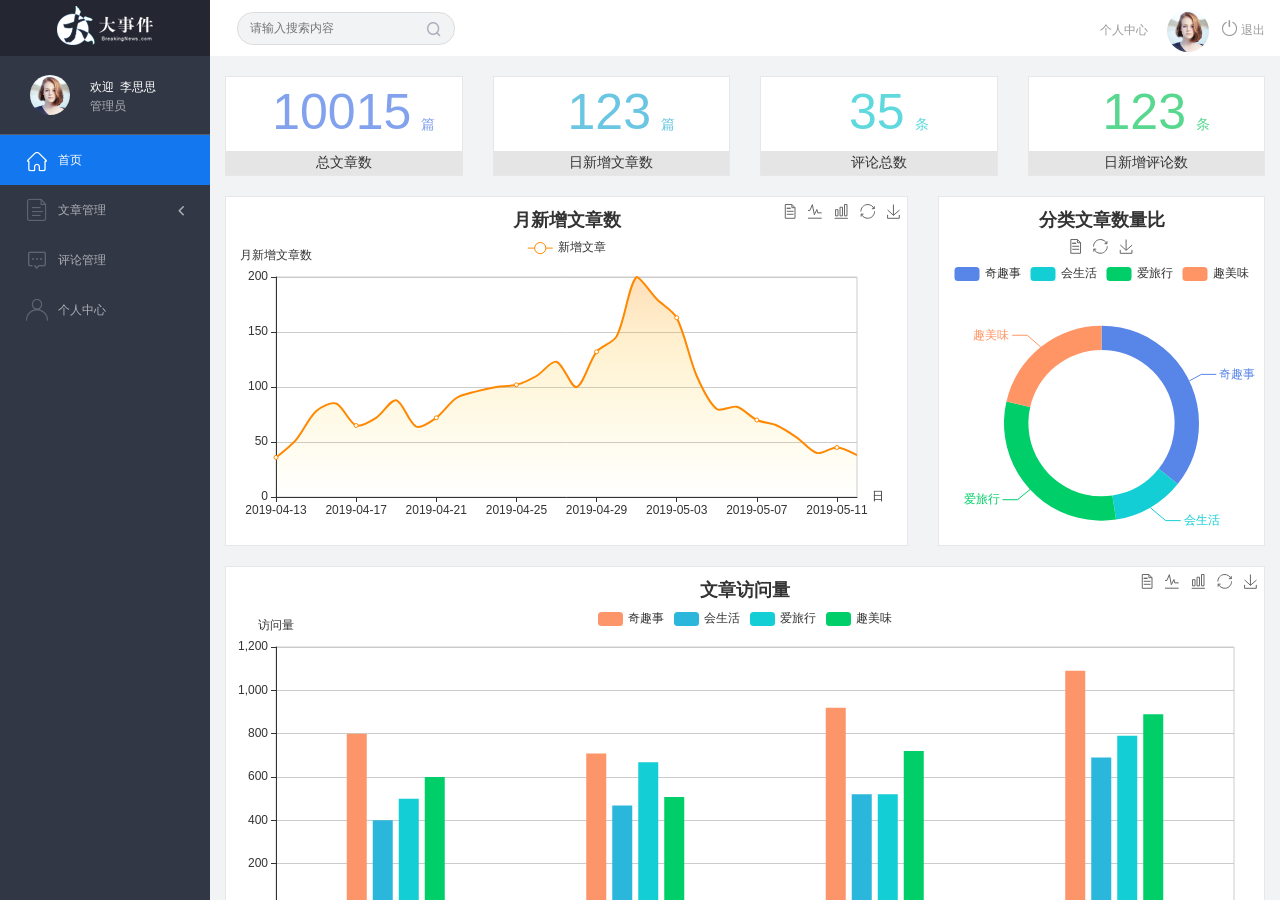
==== web_back/index.html @ 0c7d4327 "初始化" ====
<!DOCTYPE html>
<html lang="en">

<head>
    <meta charset="UTF-8">
    <meta name="viewport" content="width=device-width, initial-scale=1.0">
    <meta http-equiv="X-UA-Compatible" content="ie=edge">
    <title>大事件-后台首页</title>
    <link rel="stylesheet" href="js/bootstrap/css/bootstrap.min.css">
    <link rel="stylesheet" href="css/reset.css">
    <link rel="stylesheet" href="css/iconfont.css">
    <link rel="stylesheet" href="css/main.css">
    <script src="js/jquery-1.12.4.min.js"></script>
</head>

<body>
    <div class="sider">
        <a href="#" class="logo"><img src="images/logo02.png" alt="logo"></a>
        <div class="user_info">
            <img src="images/2.jpg" alt="person">
            <span>欢迎&nbsp;&nbsp;李思思</span>
            <b>管理员</b>
        </div>
        <div class="menu">
            <div class="level01 active"><a href="main_count.html" target="main_frame"><i class="iconfont icon-yidiandiantubiao04"></i><span>首页</span></a></div>
            <div class="level01"><a href="#"><i class="iconfont icon-icon-article"></i><span>文章管理</span><b
                        class="iconfont icon-arrowdownl"></b></a></div>
            <ul class="level02">
                <li><a href="article_list.html" target="main_frame"><i class="iconfont icon-previewright"></i><span>文章列表</span></a></li>
                <li><a href="article_release.html" target="main_frame"><i class="iconfont icon-previewright"></i><span>发表文章</span></a></li>
                <li><a  href="article_category.html" target="main_frame"><i class="iconfont icon-previewright"></i><span>文章类别管理</span></a></li>
            </ul>

            <div class="level01"><a href="comment_list.html" target="main_frame"><i class="iconfont icon-comment"></i><span>评论管理</span></a></div>
            <div class="level01"><a  href="user.html" target="main_frame"><i class="iconfont icon-user"></i><span>个人中心</span></a></div>
        </div>
    </div>

    <div class="header_bar">        
        <form class="search_form">
            <input type="text" placeholder="请输入搜索内容">
            <i class="iconfont icon-search"></i>
        </form>
        <div class="user_center_link">
            <a href="user.html" onclick="setMenu(3,0)" target="main_frame">个人中心</a>
            <img src="images/2.jpg" alt="person">
            <a href="#"><i class="iconfont icon-tuichu"></i> 退出</a>
        </div>
    </div>

    <div class="main" id="main_body">
        <iframe src="main_count.html" frameborder="0" id="main_frame" name="main_frame" frameborder="0" scrolling="auto"></iframe>
    </div>



    <script>
        var $level01 = $('.level01');
        var $subli = $('.level02 li')
        $level01.click(function(){
            $level01.not($(this)).removeClass('active');
            $(this).addClass('active');

            if($(this).next().hasClass('level02')){
                $(this).next().slideToggle();
                $(this).find('b').toggleClass('rotate0');
            }else{
                $subli.removeClass('active'); 
            }
        })

        $subli.click(function(){
            $subli.not($(this)).removeClass('active');
            $(this).addClass('active');

            if(!$(this).parent().prev().hasClass('active')){
                $level01.removeClass('active');
                $(this).parent().prev().addClass('active');
            }
        })

        function resizeFrame(){
            var frame_w = $('#main_body').outerWidth();
			var frame_h = $('#main_body').outerHeight();
			$('#main_frame').css({'width':frame_w,'height':frame_h});
        }

        resizeFrame();

        $(window).resize(function(){
            resizeFrame();
        })


        function setMenu(m,n){
           $level01.eq(m).addClass('active').siblings().not('.level02').removeClass('active');
           if(m!=1){              
              $('.level02').slideUp(); 
           }else{
              $('.level02').slideDown();
              $('.level02').children().eq(n).addClass('active').siblings().removeClass('active');
           }
        }

    </script>

</body>
</html>
---- web_back/css/iconfont.css ----
@font-face {font-family: "iconfont";
  src: url('../fonts/iconfont.eot?t=1558003957214'); /* IE9 */
  src: url('../fonts/iconfont.eot?t=1558003957214#iefix') format('embedded-opentype'), /* IE6-IE8 */
  url('[data-uri]') format('woff2'),
  url('../fonts/iconfont.woff?t=1558003957214') format('woff'),
  url('../fonts/iconfont.ttf?t=1558003957214') format('truetype'), /* chrome, firefox, opera, Safari, Android, iOS 4.2+ */
  url('../fonts/iconfont.svg?t=1558003957214#iconfont') format('svg'); /* iOS 4.1- */
}

.iconfont {
  font-family: "iconfont" !important;
  font-size: 16px;
  font-style: normal;
  -webkit-font-smoothing: antialiased;
  -moz-osx-font-smoothing: grayscale;
}

.icon-yidiandiantubiao04:before {
  content: "\e607";
}

.icon-arrowdownl:before {
  content: "\e6a3";
}

.icon-key:before {
  content: "\e68b";
}

.icon-tuichu:before {
  content: "\e622";
}

.icon-previewright:before {
  content: "\e75c";
}

.icon-system:before {
  content: "\e6a6";
}

.icon-icondate:before {
  content: "\e609";
}

.icon-search:before {
  content: "\e656";
}

.icon-system1:before {
  content: "\e608";
}

.icon-user:before {
  content: "\e645";
}

.icon-comment:before {
  content: "\e60a";
}

.icon-icon-article:before {
  content: "\e601";
}
---- web_back/css/main.css ----
body{
    font-family:'MicroSoft YaHei';
    background-color: #f2f3f5;
}
.main_wrap{
    position:fixed;
    width:100%;
    height:100%;
    left:0px;
    top:0px;
    background:url('../images/login_bg.jpg'); 
    background-size:100% 100%; 
  }
.header{
    width:1200px;
    overflow: hidden;
    margin:20px auto 0;
}
.heade .logo{
    float: left;
}
.header .copyright{
    float:right;
    font-size:12px;
    color:#fff;
    text-align:right;
    line-height:20px;
    margin-top:10px;
}
.login_form_con{
    position:absolute;
    left:50%;
    top:50%;
    margin-left:-200px;
    margin-top:-155px;
    width:400px;
    height:310px;
    background-color: #edeff0;
}

.login_form{
    position: relative;
}

.login_form .icon-user{
    position:absolute;
    font-size:16px;
    color:#999;
    left:46px;
    top:12px;
}
.login_form .icon-key{
    position:absolute;
    font-size:18px;
    color:#999;
    left:46px;
    top:78px;
}
.login_title{
    height:60px;
    background:url('../images/login_title.png') center center no-repeat #fff;
}
.input_txt,.input_pass,.input_sub{
    display:block;
    width:334px;
    height:37px;
    padding:0px;
    text-indent:40px;
    border:1px solid #ddd;
    margin:27px auto 0;
    outline:none;
}
.input_sub{
    margin-top:40px;
    height:42px;
    background-color: #19b9e7;
    text-indent:0px;
    font-size:18px;
    color:#fff;
    cursor: pointer;
}
.input_sub:hover{
    background-color: #08a0cc;
}

.sider{
    position:fixed;
    left:0;
    top:0;
    bottom:0;
    width:210px;
    background-color: #323745;
}
.sider .logo{
    display:block;
    height:56px;
    background-color: #242732;
    overflow: hidden;
}
.sider .logo img{
    display:block;
    margin:6px auto 0;
}
.user_info{
    height:79px;
    border-bottom:1px solid #5a5e6b;
}

.user_info img{
    float: left;
    width:40px;
    height:40px;
    border-radius:20px;
    margin:19px 0 0 30px;
}
.user_info span{
    float: left;
    width:120px;
    font-size:12px;
    color:#fff;
    margin:23px 0 0 20px;
}
.user_info b{
    float: left;
    width: 120px;
    font-weight:normal;
    font-size:12px;
    color:#adafb5;
    margin:2px 0 0 20px;
}

.menu .level01{
    height:50px;
    line-height:50px;
}
.menu .level01 a{
    display:block;
    height:50px;
    font-size:12px;
    color:#adafb5;
    overflow: hidden;
}
.menu .level01.active a{
    background-color: #1378f0;
    color:#fff;
}
.menu .level01.active i{
    color:#fff;
}

.menu .level01 a:hover{
    background-color: #1378f0;
    color:#fff;
}
.menu .level01 a:hover i{
    color:#fff;
}
.menu .level01 i{
    color:#61646f;
    font-size:22px;
    float: left;
    margin-left:26px;
}
.menu .level01 span{
    float: left;
    margin-left:10px;
}
.menu .level01 b{
    float: right;
    margin-right:20px;
    font-weight:normal;
    transform:rotate(90deg);
    transition:all 500ms ease;
}

.menu .level01 .rotate0{
    transform:rotate(0deg);
}

.menu .level02{
    background: #242732;
    display:none;
}


.menu .level02 li{
    height:40px;
    line-height:40px;
}
.menu .level02 li a{
    display:block;
    height:40px;
    font-size:12px;
    color:#adafb5;
    overflow: hidden;
}

.menu .level02 li a:hover{
    background-color: #1378f0;
    color:#fff;
}

.menu .level02 li i{
    font-size:12px;
    float: left;
    margin-left:60px;
}
.menu .level02 li span{
    font-size:12px;
    float: left;
    margin-left:5px;
}

.menu .level02 .active a{
    color:#ffae00;
}

.header_bar{
    position:fixed;
    left:210px;
    right:0;
    top:0;
    height:56px;
    background-color: #fff;
}

.main{
    position:fixed;
    left:210px;
    top:56px;
    right:0;
    bottom:0;
    background-color: #f2f3f5;
}

.search_form{
    width:218px;
    height:33px;
    border:1px solid #ddd;
    background-color: #f2f3f5;
    border-radius:16px;
    float: left;
    margin:12px 0 0 27px;
}

.search_form input{
    padding:0px;
    margin:0px;
    border:0px;
    float: left;
    background-color: #f2f3f5;
    font-size:12px;
    width:175px;
    height:31px;
    margin-left:12px;
    outline:none;
   
}

.search_form .icon-search{
    line-height:33px;
    cursor: pointer;
    font-size:18px;
    color:#abaebb;
}
.user_center_link{
    float:right;

}
.user_center_link a{
    line-height:56px;
    font-size:12px;
    color:#999;
    margin-right:15px;
}
.user_center_link a:hover{
    color:#ffae00
}

.user_center_link img{
    width:42px;
    height:42px;
    border-radius:32px;
    margin-right:10px;
}

.spannel_list{
    margin-top:20px;
}

.spannel{
	height:100px;
	overflow:hidden;
	text-align:center;
    position:relative;
    background-color: #fff;
    border:1px solid #e7e7e9;
    margin-bottom:20px;
}

.spannel em{
    font-style:normal;
	font-size:50px;
	line-height:50px;
	display:inline-block;
	margin:10px 0 0 20px;
	font-family:'Arial';
	color:#83a2ed;
}

.spannel span{
	font-size:14px;
	display:inline-block;
	color:#83a2ed;
	margin-left:10px;
}

.spannel b{
	position:absolute;
	left:0;
	bottom:0;
	width:100%;
	line-height:24px;
	background:#e5e5e5;
	color:#333;
	font-size:14px;
	font-weight:normal;
}

.scolor01 em,.scolor01 span{
	color:#6ac6e2;
}

.scolor02 em,.scolor02 span{
	color:#5fd9de;
}

.scolor03 em,.scolor03 span{
	color:#58d88e;
}


.gragh_pannel{
    height:350px;
    border:1px solid #e7e7e9;
    background-color: #fff!important; 
    margin-bottom:20px;  
}

.column_pannel{
    margin-bottom:20px;
    height:400px;
    border:1px solid #e7e7e9;
    background-color: #fff!important;   
}

.common_title{
    line-height:42px;
    background-color: #fbfbfb;
    border:1px solid #e7e7e9;
    margin-top:20px;
    text-indent: 15px;
    font-size:14px;
    color:#333;
}

.common_con{
    border:1px solid #e7e7e9;
    border-top:0px;
    background-color: #fff;
    padding-bottom:20px;
    margin-bottom:20px;
}
.opt_btns{
    margin-top:20px;
}

.mp20{
    margin-top:20px;
}

.pagination{   
   margin:0;
}

.article_form{
    margin-top:20px;
}

.form-group{
    margin-bottom:25px;
}

.form-group label{
    font-weight:normal;
    color:#666;
}

.icon-icondate{
    line-height:16px;
}

.user_pic{
    width:100px;
    height:100px;
    margin-bottom:10px;
}

.article_cover{
    width:200px;
    height:200px;
    margin-bottom:10px;
}
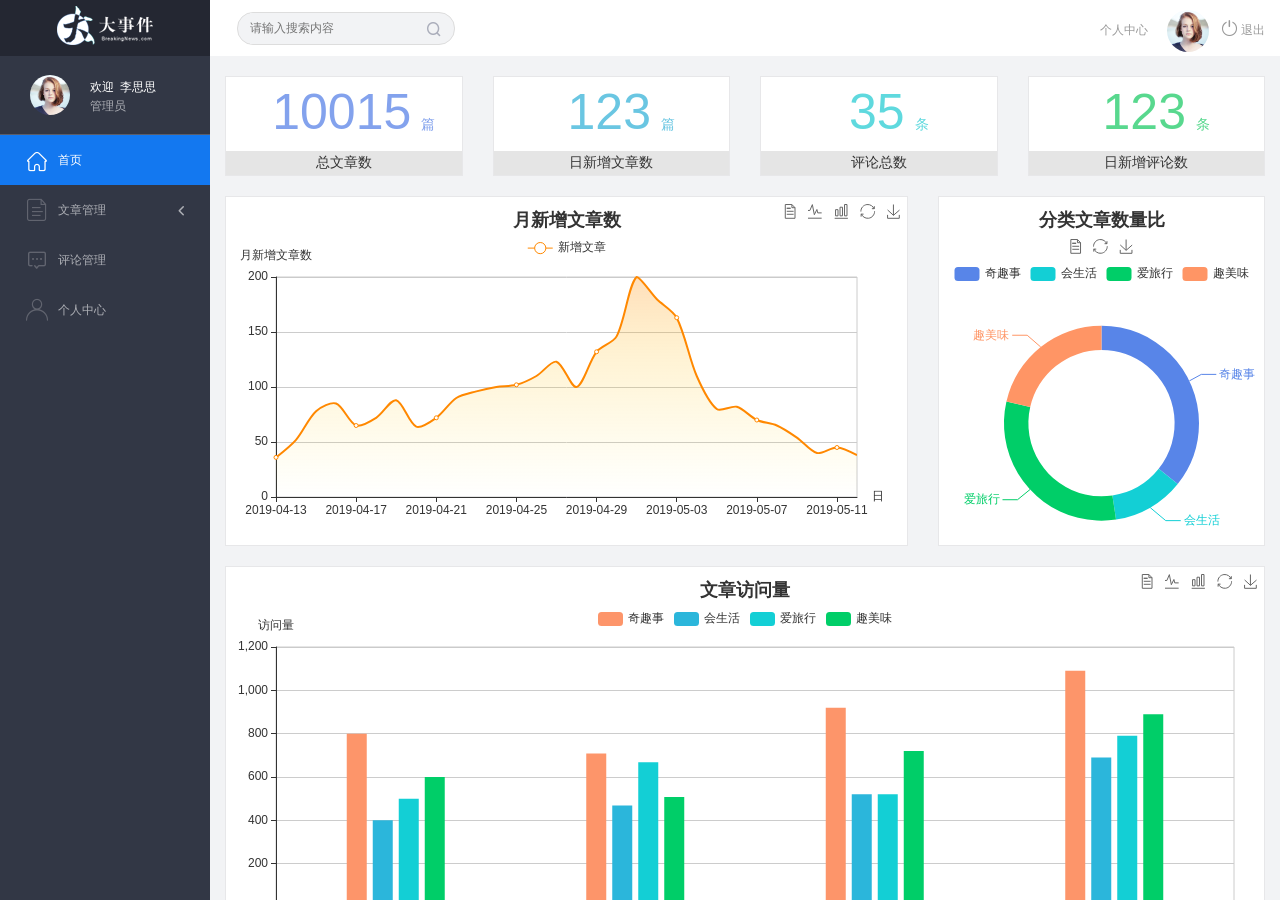
==== commit 69fbe2eb: "功能实现 代码优化" ====
--- a/web_back/index.html
+++ b/web_back/index.html
@@ -11,14 +11,16 @@
     <link rel="stylesheet" href="css/iconfont.css">
     <link rel="stylesheet" href="css/main.css">
     <script src="js/jquery-1.12.4.min.js"></script>
+    <script src="./js/util/config.js"></script>
+    <script src="./js/util/user.js"></script>
 </head>
 
 <body>
     <div class="sider">
         <a href="#" class="logo"><img src="images/logo02.png" alt="logo"></a>
         <div class="user_info">
-            <img src="images/2.jpg" alt="person">
-            <span>欢迎&nbsp;&nbsp;李思思</span>
+            <img class="adImg" src="images/2.jpg" alt="person">
+            <span>欢迎&nbsp;&nbsp;<i style="font-style: normal;" id="adName">李思思</i></span>
             <b>管理员</b>
         </div>
         <div class="menu">
@@ -28,23 +30,24 @@
             <ul class="level02">
                 <li><a href="article_list.html" target="main_frame"><i class="iconfont icon-previewright"></i><span>文章列表</span></a></li>
                 <li><a href="article_release.html" target="main_frame"><i class="iconfont icon-previewright"></i><span>发表文章</span></a></li>
-                <li><a  href="article_category.html" target="main_frame"><i class="iconfont icon-previewright"></i><span>文章类别管理</span></a></li>
+                <li><a href="article_category.html" target="main_frame"><i class="iconfont icon-previewright"></i><span>文章类别管理</span></a></li>
             </ul>
 
             <div class="level01"><a href="comment_list.html" target="main_frame"><i class="iconfont icon-comment"></i><span>评论管理</span></a></div>
-            <div class="level01"><a  href="user.html" target="main_frame"><i class="iconfont icon-user"></i><span>个人中心</span></a></div>
+            <div class="level01"><a href="user.html" target="main_frame"><i class="iconfont icon-user"></i><span>个人中心</span></a></div>
         </div>
     </div>
 
-    <div class="header_bar">        
+    <div class="header_bar">
         <form class="search_form">
             <input type="text" placeholder="请输入搜索内容">
             <i class="iconfont icon-search"></i>
         </form>
         <div class="user_center_link">
             <a href="user.html" onclick="setMenu(3,0)" target="main_frame">个人中心</a>
-            <img src="images/2.jpg" alt="person">
-            <a href="#"><i class="iconfont icon-tuichu"></i> 退出</a>
+            <img class="adImg" src="images/2.jpg" alt="person">
+            <!-- 设置不让 a 标签 跳转 -->
+            <a href="javascript:;" id="logout"><i class="iconfont icon-tuichu"></i> 退出</a>
         </div>
     </div>
 
@@ -57,52 +60,78 @@
     <script>
         var $level01 = $('.level01');
         var $subli = $('.level02 li')
-        $level01.click(function(){
+        $level01.click(function() {
             $level01.not($(this)).removeClass('active');
             $(this).addClass('active');
 
-            if($(this).next().hasClass('level02')){
+            if ($(this).next().hasClass('level02')) {
                 $(this).next().slideToggle();
                 $(this).find('b').toggleClass('rotate0');
-            }else{
-                $subli.removeClass('active'); 
+            } else {
+                $subli.removeClass('active');
             }
         })
 
-        $subli.click(function(){
+        $subli.click(function() {
             $subli.not($(this)).removeClass('active');
             $(this).addClass('active');
 
-            if(!$(this).parent().prev().hasClass('active')){
+            if (!$(this).parent().prev().hasClass('active')) {
                 $level01.removeClass('active');
                 $(this).parent().prev().addClass('active');
             }
         })
 
-        function resizeFrame(){
+        function resizeFrame() {
             var frame_w = $('#main_body').outerWidth();
-			var frame_h = $('#main_body').outerHeight();
-			$('#main_frame').css({'width':frame_w,'height':frame_h});
+            var frame_h = $('#main_body').outerHeight();
+            $('#main_frame').css({
+                'width': frame_w,
+                'height': frame_h
+            });
         }
 
         resizeFrame();
 
-        $(window).resize(function(){
+        $(window).resize(function() {
             resizeFrame();
         })
 
 
-        function setMenu(m,n){
-           $level01.eq(m).addClass('active').siblings().not('.level02').removeClass('active');
-           if(m!=1){              
-              $('.level02').slideUp(); 
-           }else{
-              $('.level02').slideDown();
-              $('.level02').children().eq(n).addClass('active').siblings().removeClass('active');
-           }
+        function setMenu(m, n) {
+            $level01.eq(m).addClass('active').siblings().not('.level02').removeClass('active');
+            if (m != 1) {
+                $('.level02').slideUp();
+            } else {
+                $('.level02').slideDown();
+                $('.level02').children().eq(n).addClass('active').siblings().removeClass('active');
+            }
         }
-
     </script>
 
+
 </body>
+<script>
+    // 获取管理员信息
+    user.getInfo().then(function(res) {
+        if (res.code == 200) {
+            $("#adName").text(res.data.nickname)
+            $(".adImg").attr("src", res.data.user_pic)
+        }
+    })
+
+    // 用户退出
+    $("#logout").click(function() {
+        user.logout().then(function(res) {
+            if (res.code == 200) {
+                console.log(res.msg);
+
+                location.href = "./login.html"
+            } else {
+                alert(res.msg)
+            }
+        })
+    })
+</script>
+
 </html>
